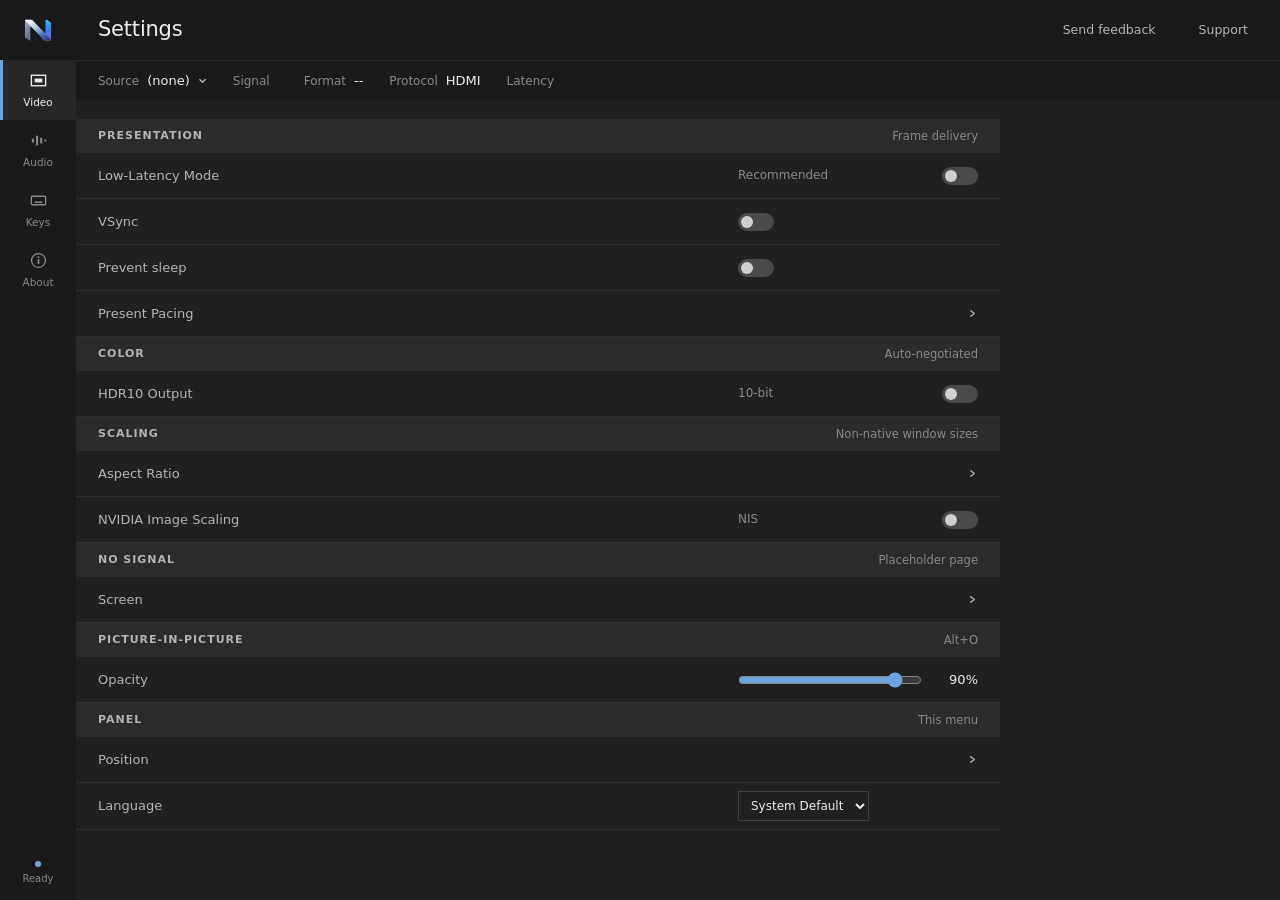
==== nitlink-menu.html @ 56a8e5c9 "Merge b38129ec5fc13efd1c4258ae63407ed4a1a8db42 into 9bb810d988f28d9afe0ff7c9e3095d7bc58f3958" ====
<!DOCTYPE html>
<html lang="en-US" data-side="right">

<head>
  <meta charset="UTF-8">
  <meta name="viewport" content="width=device-width, initial-scale=1">
  <title data-i18n="page.settings">NitLink · Settings</title>
  <meta http-equiv="Content-Security-Policy" content="default-src 'none'; script-src 'self'; style-src 'unsafe-inline'; img-src 'self'; font-src 'self'; connect-src 'none'; frame-src 'none'; worker-src 'none'; object-src 'none'; base-uri 'none'; form-action 'none'">
  <script src="locales/en-US.js"></script>
  <script src="locales/zh-TW.js"></script>
  <style>
    @font-face { font-family: 'Archivo'; font-style: normal; font-weight: 400; font-display: swap; src: url('assets/menu/Archivo-400.ttf') format('truetype'); }
    @font-face { font-family: 'Archivo'; font-style: normal; font-weight: 500; font-display: swap; src: url('assets/menu/Archivo-500.ttf') format('truetype'); }
    @font-face { font-family: 'Archivo'; font-style: normal; font-weight: 600; font-display: swap; src: url('assets/menu/Archivo-600.ttf') format('truetype'); }

    :root {
      --accent: #70A4DB;
      --accent-soft: color-mix(in oklab, var(--accent) 16%, transparent);
      --accent-text: color-mix(in oklab, var(--accent) 82%, #ffffff);
      --bg: #202020;
      --chrome: #1A1A1A;
      --band: #2B2B2B;
      --hair: rgba(255, 255, 255, 0.075);
      --hair2: rgba(255, 255, 255, 0.14);
      --ink: #EDEDED;
      --ink2: #B4B4B4;
      --ink3: #8A8A8A;
      --warn: #D8B858;
      --sans: 'Archivo', 'Segoe UI', 'Microsoft JhengHei UI', 'Microsoft JhengHei', 'Noto Sans TC', system-ui, sans-serif;
    }

    * { box-sizing: border-box; margin: 0; padding: 0; }
    html, body { height: 100%; }
    body {
      background: var(--bg); color: var(--ink); font-family: var(--sans); font-size: 13px;
      line-height: 1.4; overflow: hidden; -webkit-font-smoothing: antialiased;
    }
    a { color: var(--accent-text); }
    a:hover { color: var(--accent); }
    ::selection { background: var(--accent-soft); }
    .rail, .metabar, #pane-video, #pane-audio, #pane-shortcuts {
      -webkit-user-select: none;
      user-select: none;
    }
    button, select { font: inherit; }
    ::-webkit-scrollbar { width: 12px; }
    ::-webkit-scrollbar-track { background: #191919; }
    ::-webkit-scrollbar-thumb { background: #4A4A4A; border: 3px solid #191919; }
    ::-webkit-scrollbar-thumb:hover { background: #5F5F5F; }

    /* Shell: left rail, then a column of top bar, signal strip, scrolling panes. */
    .app { position: fixed; inset: 0; display: flex; align-items: stretch; background: var(--bg); }

    .rail { width: 76px; flex: none; display: flex; flex-direction: column; background: var(--chrome); }
    .rail-brand { display: flex; align-items: center; justify-content: center; height: 60px; }
    .rail-brand-mark { width: 30px; height: 30px; display: block; }
    .rail-item {
      position: relative; display: flex; flex-direction: column; align-items: center; justify-content: center;
      gap: 5px; height: 60px; background: none; border: 0; cursor: pointer; color: var(--ink3);
      font-family: var(--sans); font-size: 10.5px; font-weight: 500;
      transition: background .12s ease, color .12s ease;
    }
    .rail-item:hover { background: rgba(255, 255, 255, 0.045); color: var(--ink2); }
    /* Keep WebView2's default button ring out of the UI. This shared rule
       applies to both the vertical rail and the narrow horizontal tab row. */
    .rail-item:focus { outline: none; }
    .rail-item:focus-visible {
      outline: 1px solid var(--accent);
      outline-offset: -2px;
    }
    .rail-item[data-active="true"] { background: rgba(255, 255, 255, 0.06); color: var(--ink); }
    .rail-item[data-active="true"]::before {
      content: ''; position: absolute; left: 0; top: 0; bottom: 0; width: 3px; background: var(--accent);
    }
    .rail-status {
      margin-top: auto; display: flex; flex-direction: column; align-items: center; gap: 5px;
      padding: 0 6px 14px; color: var(--ink3); font-size: 10px; text-align: center;
    }
    .rail-status-dot {
      width: 6px; height: 6px; border-radius: 50%; background: var(--accent);
      animation: nl-pulse 2.4s ease-in-out infinite;
    }
    @keyframes nl-pulse { 0%, 100% { opacity: 1; } 50% { opacity: 0.3; } }

    .content { flex: 1; display: flex; flex-direction: column; min-width: 0; overflow: hidden; }

    .topbar {
      flex: none; display: flex; align-items: center; justify-content: space-between; gap: 16px;
      height: 60px; padding: 0 22px; background: var(--chrome);
    }
    .topbar h1 { font-size: 21px; font-weight: 500; letter-spacing: -0.01em; }
    .topbar-actions { flex: none; display: flex; align-items: center; gap: 2px; }
    .icon-btn {
      display: inline-flex; align-items: center; gap: 7px; height: 30px; padding: 0 10px;
      background: none; border: 0; color: var(--ink2); text-decoration: none; font-size: 12.5px;
      cursor: pointer; transition: background .12s ease, color .12s ease;
    }
    .icon-btn:hover { background: rgba(255, 255, 255, 0.06); color: var(--ink); }
    .icon-btn img { width: 14px; height: 14px; opacity: 0.8; }

    /* Signal strip: live values pushed from the capture pipeline. */
    .metabar {
      flex: none; display: flex; align-items: center; flex-wrap: wrap; gap: 8px 26px;
      padding: 11px 22px; background: var(--chrome); border-top: 1px solid var(--hair);
    }
    .meta { display: flex; align-items: baseline; gap: 8px; min-width: 0; }
    .meta-label { color: var(--ink3); font-size: 12px; }
    .meta-value { color: var(--ink); font-size: 13px; font-weight: 500; white-space: nowrap; }
    #source-trigger { position: relative; flex: none; cursor: pointer; }
    #hdmi-source-picker { flex: none; }
    #meta-source { max-width: 240px; overflow: hidden; text-overflow: ellipsis; }
    .chevron { flex: none; color: var(--ink2); }

    main { flex: 1; min-height: 0; overflow-y: auto; background: var(--bg); }
    .pane { display: none; max-width: 924px; padding: 18px 0 30px; }
    .pane[data-active="true"] { display: block; }

    .band {
      display: flex; align-items: center; justify-content: space-between; gap: 16px;
      height: 34px; padding: 0 22px; background: var(--band);
    }
    .band-title {
      font-size: 11px; font-weight: 600; letter-spacing: 0.09em; text-transform: uppercase; color: var(--ink2);
    }
    .band-hint { color: var(--ink3); font-size: 11.5px; }
    .advanced[hidden] { display: none; }
    .advanced > summary { cursor: pointer; list-style: none; }
    .advanced > summary::-webkit-details-marker { display: none; }
    .advanced > summary:focus-visible { outline: 2px solid var(--accent); outline-offset: -2px; }
    .advanced[open] > summary .chevron { transform: rotate(90deg); }

    .row {
      display: grid; grid-template-columns: minmax(0, 1fr) minmax(150px, 240px); align-items: center; gap: 16px;
      min-height: 46px; padding: 8px 22px; border-bottom: 1px solid var(--hair);
      transition: background .1s ease;
    }
    .row[hidden] { display: none !important; }
    .row[data-action] { cursor: pointer; }
    .row[data-action]:hover { background: rgba(255, 255, 255, 0.035); }
    .row-name { min-width: 0; color: var(--ink2); font-size: 13px; overflow-wrap: anywhere; }
    .row-right { min-width: 0; display: flex; align-items: center; justify-content: space-between; gap: 12px; }
    .row-right.end { justify-content: flex-end; }
    .row-chip { color: var(--ink3); font-size: 12px; }
    .row-value { min-width: 0; color: var(--ink); font-size: 13px; font-weight: 500; text-align: right; overflow-wrap: anywhere; }
    .no-signal-image-name { flex: 1; overflow: hidden; text-overflow: ellipsis; white-space: nowrap; }
    .no-signal-choose { flex: none; }
    .no-signal-action {
      flex: none; border: 0; background: none; padding: 0; color: var(--accent-text);
      cursor: pointer; font: inherit; font-weight: 500;
    }
    .no-signal-action:hover { color: var(--accent); }
    .no-signal-remove:focus-visible { outline: 1px solid var(--accent); outline-offset: 2px; }
    .row.kv { min-height: 42px; }

    .notice {
      display: flex; gap: 10px; padding: 10px 22px; border-bottom: 1px solid var(--hair);
      background: rgba(214, 178, 74, 0.08); color: var(--ink2); font-size: 12px; line-height: 1.45;
    }
    .notice[hidden] { display: none !important; }
    .notice-tag { flex: none; color: var(--warn); font-weight: 600; }

    .toggle {
      position: relative; width: 36px; height: 18px; flex: none; border-radius: 9px;
      background: #4A4A4A; transition: background .15s ease;
    }
    .toggle::after {
      content: ''; position: absolute; top: 3px; left: 3px; width: 12px; height: 12px; border-radius: 50%;
      background: #D0D0D0; transition: transform .16s ease, background .16s ease;
    }
    .toggle.on { background: var(--accent); }
    .toggle.on::after { transform: translateX(18px); background: #1B1B1B; }

    .slider-wrap { display: flex; align-items: center; gap: 14px; }
    .slider { position: relative; flex: 1; height: 24px; display: flex; align-items: center; cursor: pointer; }
    .slider-track { position: absolute; left: 0; right: 0; height: 3px; background: #4A4A4A; }
    .slider-fill { position: absolute; left: 0; height: 3px; background: var(--accent); }
    .slider-thumb {
      position: absolute; top: 50%; width: 13px; height: 13px; border-radius: 50%;
      background: var(--accent); transform: translate(-50%, -50%);
    }
    .slider-val { width: 30px; text-align: right; color: var(--ink); font-size: 13px; font-weight: 500; }
    .slider[type="range"] { min-width: 0; width: 100%; margin: 0; accent-color: var(--accent); }
    #slider-pip-opacity-val { width: 42px; }

    .about-copy { padding: 16px 22px 22px; max-width: 560px; }
    .about-copy p { color: var(--ink2); font-size: 12.5px; line-height: 1.65; text-wrap: pretty; }
    .about-links { display: flex; flex-wrap: wrap; gap: 18px; margin-top: 12px; }
    .about-links a { font-size: 12.5px; font-weight: 500; }
    .about-credits { margin-top: 16px; padding-top: 12px; border-top: 1px solid var(--hair); color: var(--ink2); font-size: 12.5px; line-height: 1.5; }
    .about-credit-title { color: var(--ink3); font-size: 11.5px; font-weight: 600; letter-spacing: 0.04em; }
    .about-credit-entry { margin-top: 4px; }
    .about-credit-entry a {
      color: var(--accent-text);
      font-weight: 500;
      transition: color .12s ease;
    }
    .about-credit-entry a:hover,
    .about-credit-entry a:focus-visible {
      color: var(--accent);
    }

    /* Source picker: HDMI identity, device list and capture-format cascade. */
    .source-popover {
      position: absolute; top: calc(100% + 2px); left: 0; z-index: 30; width: 320px; display: none;
      flex-direction: column; max-height: 340px; overflow-y: auto; padding: 4px 0;
      border: 1px solid var(--hair2); background: #2C2C2C; box-shadow: 0 14px 34px rgba(0, 0, 0, 0.5);
    }
    .source-popover[data-open="true"] { display: flex; }
    .source-popover-section-label {
      padding: 9px 14px 6px; font-size: 10px; font-weight: 600; letter-spacing: 0.1em;
      text-transform: uppercase; color: var(--ink3);
    }
    .source-popover-item, .source-popover-action {
      display: flex; align-items: center; gap: 10px; min-height: 32px; padding: 6px 14px;
      color: var(--ink2); cursor: pointer; transition: background .1s ease, color .1s ease;
    }
    .source-popover-item:hover, .source-popover-action:hover { background: rgba(255, 255, 255, 0.06); color: var(--ink); }
    .source-popover-item[data-active="true"] { color: var(--ink); }
    .source-popover-bullet { width: 6px; height: 6px; border-radius: 50%; flex: none; background: #5F5F5F; }
    .source-popover-item[data-active="true"] .source-popover-bullet { background: var(--accent); }
    #hdmi-source-custom-editor { display: flex; flex-direction: column; gap: 10px; padding: 10px 14px; }
    #hdmi-source-custom-editor[hidden] { display: none; }
    #hdmi-source-custom-editor label { color: var(--ink2); font-size: 12px; }
    #hdmi-source-custom-input {
      width: 100%; min-width: 0; padding: 7px 8px; color: var(--ink); background: #202020;
      border: 1px solid var(--hair2); border-radius: 0; font: 12.5px var(--sans); outline: none;
    }
    #hdmi-source-custom-input:focus { border-color: var(--accent); }
    .hdmi-source-custom-actions { display: flex; gap: 10px; }
    .hdmi-source-custom-actions button {
      padding: 6px 10px; color: var(--ink); background: #202020; border: 1px solid var(--hair2);
      font: 12px var(--sans); cursor: pointer;
    }
    .hdmi-source-custom-actions button:hover { border-color: var(--accent); }
    #hdmi-source-custom-error { color: var(--warn); font-size: 11px; line-height: 1.5; }
    .source-popover-name {
      flex: 1; min-width: 0; overflow: hidden; text-overflow: ellipsis; white-space: nowrap; font-size: 12.5px;
    }
    .source-popover-divider { height: 1px; background: var(--hair); margin: 5px 0; }
    .source-popover-action { justify-content: flex-start; font-size: 12px; font-weight: 500; }
    .source-popover-select-row {
      display: grid; grid-template-columns: 92px minmax(0, 1fr); align-items: center; gap: 10px; padding: 4px 14px;
    }
    .source-popover-select-row label { font-size: 12px; color: var(--ink3); }
    .source-popover-select {
      width: 100%; min-width: 0; color: var(--ink); background: #202020; border: 1px solid var(--hair2);
      border-radius: 0; padding: 6px 8px; font-family: var(--sans); font-size: 12px; outline: none;
      cursor: pointer; transition: border-color .12s ease;
    }
    .source-popover-select:hover { border-color: #6E6E6E; }
    .source-popover-select:focus { border-color: var(--accent); }
    .source-popover-select:disabled { opacity: 0.45; cursor: not-allowed; }
    .source-popover-select:disabled:hover { border-color: var(--hair2); }
    #hdmi-source-custom-row[hidden] { display: none; }
    #hdmi-source-custom-edit { text-align: left; overflow: hidden; text-overflow: ellipsis; white-space: nowrap; }
    .language-select {
      min-width: 0; max-width: 180px; color: var(--ink); background: #202020;
      border: 1px solid var(--hair2); border-radius: 0; padding: 6px 8px;
      font-family: var(--sans); font-size: 12px; outline: none; cursor: pointer;
    }

    .toast {
      position: fixed; top: 16px; left: 50%; transform: translateX(-50%) translateY(-10px);
      max-width: min(560px, calc(100vw - 32px)); padding: 11px 14px; border: 1px solid var(--hair2);
      background: #2C2C2C; color: var(--ink); font-size: 12.5px; z-index: 100; opacity: 0;
      pointer-events: none; transition: opacity .18s ease, transform .18s ease;
      box-shadow: 0 14px 34px rgba(0, 0, 0, 0.5);
    }
    .toast.toast-show { opacity: 1; transform: translateX(-50%) translateY(0); pointer-events: auto; }

    /* Drawer layout. The host docks this page as a strip beside the picture
       (panel_side right or left, about 420 CSS px wide): the rail becomes a
       tab strip, the signal block stacks, and the surfaces go translucent so
       the picture reads through. The full-window panel keeps the wide layout. */
    @media (max-width: 640px) {
      :root {
        --bg: rgba(26, 26, 26, 0.93);
        --chrome: rgba(18, 18, 18, 0.94);
        --band: rgba(44, 44, 44, 0.88);
      }
      body { background: transparent; }
      .app { flex-direction: column; box-shadow: 0 0 40px rgba(0, 0, 0, 0.55); }
      html[data-side="right"] .app { border-left: 1px solid var(--hair2); }
      html[data-side="left"] .app { border-right: 1px solid var(--hair2); }
      .rail { width: auto; height: 48px; flex-direction: row; align-items: stretch; border-bottom: 1px solid var(--hair); }
      .rail-brand { height: auto; padding: 0 10px 0 16px; }
      .rail-brand-mark { width: 24px; height: 24px; }
      .rail-item { flex: 1; flex-direction: row; gap: 7px; height: auto; font-size: 12px; }
      .rail-item svg { width: 15px; height: 15px; }
      .rail-item[data-active="true"]::before { left: 0; right: 0; top: auto; bottom: 0; width: auto; height: 2px; }
      .rail-status { display: none; }
      .topbar { display: none; }
      .metabar {
        display: grid; grid-template-columns: 1fr 1fr; gap: 9px 14px; padding: 12px 16px;
        border-top: 0; border-bottom: 1px solid var(--hair);
      }
      .meta { flex-direction: column; align-items: flex-start; gap: 2px; }
      #source-trigger { grid-column: 1 / -1; flex-direction: row; align-items: baseline; gap: 8px; }
      #meta-source { max-width: none; }
      .pane { max-width: none; padding: 10px 0 0; }
      .band { height: 32px; padding: 0 16px; }
      .row { grid-template-columns: minmax(0, 1fr) auto; gap: 12px; padding: 8px 16px; }
      #no-signal-image-row { grid-template-columns: max-content minmax(0, 1fr); }
      #no-signal-image-row .row-name { white-space: nowrap; }
      .row-chip { display: none; }
      .row-right { justify-content: flex-end; }
      .row:has(.slider-wrap) { grid-template-columns: 1fr; gap: 6px; }
      .about-copy { padding: 14px 16px 20px; }
      .toast { max-width: calc(100vw - 24px); }
    }
  </style>
</head>

<body>
  <div class="app">

    <nav class="rail" aria-label="" data-i18n-aria-label="top.settings">
      <div class="rail-brand" role="img" aria-label="NitLink">
        <svg class="rail-brand-mark" viewBox="0 0 1024 1024" aria-hidden="true" focusable="false"><defs><linearGradient id="menu-n-left" x1="247" y1="350" x2="455" y2="505" gradientUnits="userSpaceOnUse"><stop stop-color="#919eaf"/><stop offset="1" stop-color="#65778e"/></linearGradient><linearGradient id="menu-n-right" x1="854" y1="141" x2="1014" y2="758" gradientUnits="userSpaceOnUse"><stop stop-color="#30c9ee"/><stop offset=".48" stop-color="#397ef0"/><stop offset="1" stop-color="#865deb"/></linearGradient><linearGradient id="menu-n-fold" x1="470" y1="166" x2="855" y2="758" gradientUnits="userSpaceOnUse"><stop stop-color="#edf0f5"/><stop offset=".35" stop-color="#b2c3dd"/><stop offset=".7" stop-color="#5076bd"/><stop offset="1" stop-color="#35457f"/></linearGradient><clipPath id="menu-n-clip"><path d="M268 144H425C443 144 456 151.5 470 166L829 537.846C842 551.311 854 547 854 527V158C854 142 862 134 878 145L991 224C1005 233.788 1014 245 1014 261V738C1014 751 1009 758 994 758H851C831 758 816.3 751.51 802 737L432 361.579C420 349.403 405 351 405 372V746C405 762 399 770 385 761L272 688C256 677.664 247 666 247 648V166C247 153 254 144 268 144Z"/></clipPath></defs><g id="menu-nitlink-mark" transform="translate(512 512) scale(1.16) translate(-630.5 -452)"><path d="M268 144H425C443 144 456 151.5 470 166L829 537.846C842 551.311 854 547 854 527V158C854 142 862 134 878 145L991 224C1005 233.788 1014 245 1014 261V738C1014 751 1009 758 994 758H851C831 758 816.3 751.51 802 737L432 361.579C420 349.403 405 351 405 372V746C405 762 399 770 385 761L272 688C256 677.664 247 666 247 648V166C247 153 254 144 268 144Z" fill="#485b79" stroke="#394961" stroke-width="5" stroke-linejoin="round"/><g clip-path="url(#menu-n-clip)"><path d="M268 144H425C443 144 456 151.5 470 166L829 537.846C842 551.311 854 547 854 527V158C854 142 862 134 878 145L991 224C1005 233.788 1014 245 1014 261V738C1014 751 1009 758 994 758H851C831 758 816.3 751.51 802 737L432 361.579C420 349.403 405 351 405 372V746C405 762 399 770 385 761L272 688C256 677.664 247 666 247 648V166C247 153 254 144 268 144Z" fill="url(#menu-n-left)"/><path d="M854 527V130H1025V770H750V455L829 537.846C842 551.311 854 547 854 527Z" fill="url(#menu-n-right)"/><path d="M268 144H425C443 144 456 151.5 470 166L1001 716C1009 724.286 1014 730 1014 738C1014 751 1009 758 994 758H851C831 758 816.3 751.51 802 737L256 183C244 170.824 242 144 268 144Z" fill="url(#menu-n-fold)"/></g><path d="M470 166L1001 716" fill="none" stroke="#c1dcf5" stroke-opacity=".65" stroke-width="2.2"/><path d="M256 183L802 737" fill="none" stroke="#bfd6ee" stroke-opacity=".45" stroke-width="2"/></g></svg>
      </div>
      <button class="rail-item" data-tab="pane-video" data-active="true">
        <svg width="19" height="19" viewBox="0 0 20 20" fill="none" aria-hidden="true"><rect x="2.5" y="4.5" width="15" height="11" stroke="currentColor" stroke-width="1.4"></rect><rect x="6" y="8" width="8" height="4" fill="currentColor"></rect></svg>
        <span data-i18n="nav.video"></span>
      </button>
      <button class="rail-item" data-tab="pane-audio">
        <svg width="19" height="19" viewBox="0 0 20 20" fill="none" aria-hidden="true"><rect x="3" y="8" width="2.2" height="4" fill="currentColor"></rect><rect x="7.4" y="5" width="2.2" height="10" fill="currentColor"></rect><rect x="11.8" y="7" width="2.2" height="6" fill="currentColor"></rect><rect x="16.2" y="9" width="2.2" height="2" fill="currentColor"></rect></svg>
        <span data-i18n="nav.audio"></span>
      </button>
      <button class="rail-item" data-tab="pane-shortcuts">
        <svg width="19" height="19" viewBox="0 0 20 20" fill="none" aria-hidden="true"><rect x="2.5" y="5.5" width="15" height="9" rx="1" stroke="currentColor" stroke-width="1.4"></rect><rect x="6" y="11" width="8" height="1.6" fill="currentColor"></rect></svg>
        <span data-i18n="nav.keys"></span>
      </button>
      <button class="rail-item" data-tab="pane-about">
        <svg width="19" height="19" viewBox="0 0 20 20" fill="none" aria-hidden="true"><circle cx="10" cy="10" r="7.3" stroke="currentColor" stroke-width="1.4"></circle><rect x="9.1" y="8.6" width="1.8" height="5.2" fill="currentColor"></rect><rect x="9.1" y="5.6" width="1.8" height="1.8" fill="currentColor"></rect></svg>
        <span data-i18n="nav.about"></span>
      </button>
      <div class="rail-status">
        <span class="rail-status-dot"></span>
        <span data-i18n="nav.ready"></span>
      </div>
    </nav>

    <div class="content">

      <header class="topbar">
        <h1 data-i18n="top.settings"></h1>
        <div class="topbar-actions">
          <a href="https://tally.so/r/EkZjNr" target="_blank" rel="noopener noreferrer" class="icon-btn" data-i18n="top.feedback"></a>
          <a href="https://ko-fi.com/klosed89" target="_blank" rel="noopener noreferrer" class="icon-btn">
            <img src="assets/menu/kofi-cup.png" alt="">
            <span data-i18n="top.support"></span>
          </a>
        </div>
      </header>

      <div class="metabar">
        <div class="meta" id="source-trigger" data-multi="false" data-i18n-title="meta.captureInfo">
          <span class="meta-label" data-i18n="meta.source"></span>
          <span class="meta-value" id="meta-source" data-i18n="meta.none"></span>
          <svg class="chevron" width="9" height="9" viewBox="0 0 10 10" fill="none" aria-hidden="true"><path d="M2 4l3 3 3-3" stroke="currentColor" stroke-width="1.5" stroke-linecap="round" stroke-linejoin="round"></path></svg>
          <div class="source-popover" id="source-popover">
            <div id="hdmi-source-picker">
              <div class="source-popover-select-row">
                <label id="hdmi-source-label" for="hdmi-source-trigger" data-i18n="meta.hdmiSource"></label>
                <select class="source-popover-select" id="hdmi-source-trigger" data-i18n-title="meta.hdmiSourceInfo"></select>
              </div>
              <div class="source-popover-select-row" id="hdmi-source-custom-row" hidden>
                <label for="hdmi-source-custom-edit" data-i18n="hdmiSource.customNameShort"></label>
                <button type="button" class="source-popover-select" id="hdmi-source-custom-edit" data-i18n-title="hdmiSource.editName"><span id="meta-hdmi-source"></span></button>
              </div>
              <div id="hdmi-source-custom-editor" hidden>
                <label for="hdmi-source-custom-input" data-i18n="hdmiSource.customName"></label>
                <input id="hdmi-source-custom-input" type="text" maxlength="256" autocomplete="off" spellcheck="false" aria-describedby="hdmi-source-custom-error">
                <span id="hdmi-source-custom-error" role="alert" data-i18n="hdmiSource.invalidCustom" hidden></span>
                <div class="hdmi-source-custom-actions">
                  <button id="hdmi-source-custom-save" type="button" data-i18n="hdmiSource.save"></button>
                  <button id="hdmi-source-custom-cancel" type="button" data-i18n="hdmiSource.cancel"></button>
                </div>
              </div>
            </div>
          </div>
        </div>
        <div class="meta">
          <span class="meta-label" data-i18n="meta.signal"></span>
          <span class="meta-value" id="meta-resolution"></span>
        </div>
        <div class="meta">
          <span class="meta-label" data-i18n="meta.format"></span>
          <span class="meta-value" id="meta-format">--</span>
        </div>
        <div class="meta">
          <span class="meta-label" data-i18n="meta.protocol"></span>
          <span class="meta-value" id="meta-link">HDMI</span>
        </div>
        <div class="meta">
          <span class="meta-label" data-i18n="meta.latency"></span>
          <span class="meta-value" id="meta-latency"></span>
        </div>
      </div>

      <main>

        <section class="pane" id="pane-video" data-active="true">
          <div class="band">
            <span class="band-title" data-i18n="section.presentation"></span>
            <span class="band-hint" data-i18n="section.frameDelivery"></span>
          </div>

          <div class="row" data-action="toggleLowLatency"
            data-i18n-title="tooltip.lowLatency">
            <span class="row-name" data-i18n="row.lowLatency"></span>
            <div class="row-right">
              <span class="row-chip" data-i18n="chip.recommended"></span>
              <div class="toggle" id="toggle-low-latency"></div>
            </div>
          </div>

          <div class="row" data-action="toggleVSync"
            data-i18n-title="tooltip.vsync">
            <span class="row-name" data-i18n="row.vsync"></span>
            <div class="row-right">
              <div class="toggle" id="toggle-vsync"></div>
            </div>
          </div>

          <div class="row" data-action="togglePreventSleep"
            data-i18n-title="tooltip.preventSleep">
            <span class="row-name" data-i18n="row.preventSleep"></span>
            <div class="row-right">
              <div class="toggle" id="toggle-prevent-sleep"></div>
            </div>
          </div>

          <div class="row" data-action="cyclePresentPacing"
            data-i18n-title="tooltip.presentPacing">
            <span class="row-name" data-i18n="row.presentPacing"></span>
            <div class="row-right">
              <span class="row-value" id="pacing-val"></span>
              <svg width="11" height="11" viewBox="0 0 12 12" fill="none" class="chevron" aria-hidden="true"><path d="M4 3l4 3-4 3" stroke="currentColor" stroke-width="1.5" stroke-linecap="round" stroke-linejoin="round"></path></svg>
            </div>
          </div>

          <div class="band">
            <span class="band-title" data-i18n="section.color"></span>
            <span class="band-hint" data-i18n="section.autoNegotiated"></span>
          </div>

          <div class="row" data-action="toggleHDR"
            data-i18n-title="tooltip.hdr10Output">
            <span class="row-name" data-i18n="row.hdr10Output"></span>
            <div class="row-right">
              <span class="row-chip" data-i18n="chip.tenBit"></span>
              <div class="toggle" id="toggle-hdr"></div>
            </div>
          </div>

          <div class="notice" id="hdr-autodetect-notice" hidden>
            <span class="notice-tag" data-i18n="notice.note"></span>
            <span data-i18n="notice.hdrAutoDetect"></span>
          </div>

          <div class="band">
            <span class="band-title" data-i18n="section.scaling"></span>
            <span class="band-hint" data-i18n="section.nonNativeWindow"></span>
          </div>

          <div class="row" data-action="cycleAspect"
            data-i18n-title="tooltip.aspectRatio">
            <span class="row-name" data-i18n="row.aspectRatio"></span>
            <div class="row-right">
              <span class="row-value" id="aspect-val"></span>
              <svg width="11" height="11" viewBox="0 0 12 12" fill="none" class="chevron" aria-hidden="true"><path d="M4 3l4 3-4 3" stroke="currentColor" stroke-width="1.5" stroke-linecap="round" stroke-linejoin="round"></path></svg>
            </div>
          </div>

          <div class="row" data-action="toggleNIS"
            data-i18n-title="tooltip.nvidiaImageScaling">
            <span class="row-name" data-i18n="row.nvidiaImageScaling"></span>
            <div class="row-right">
              <span class="row-chip" data-i18n="chip.nis"></span>
              <div class="toggle" id="toggle-nis"></div>
            </div>
          </div>

          <div class="band" id="no-signal-section-band">
            <span class="band-title" data-i18n="section.noSignal"></span>
            <span class="band-hint" data-i18n="section.noSignalHint"></span>
          </div>
          <div class="row" id="no-signal-screen-row" data-action="cycleNoSignalMode">
            <span class="row-name" data-i18n="row.noSignalScreen"></span>
            <div class="row-right">
              <span class="row-value" id="no-signal-mode-val"></span>
              <svg width="11" height="11" viewBox="0 0 12 12" fill="none" class="chevron" aria-hidden="true"><path d="M4 3l4 3-4 3" stroke="currentColor" stroke-width="1.5" stroke-linecap="round" stroke-linejoin="round"></path></svg>
            </div>
          </div>
          <div class="row" id="no-signal-image-row" data-action="chooseNoSignalImage"
            hidden data-i18n-title="tooltip.noSignalImage">
            <span class="row-name" data-i18n="row.noSignalImage"></span>
            <div class="row-right">
              <span class="row-value no-signal-image-name" id="no-signal-image-value"></span>
              <span class="no-signal-action no-signal-choose" data-i18n="action.choose"></span>
              <button type="button" class="no-signal-action no-signal-remove" id="no-signal-remove"
                data-action="clearNoSignalImage" data-i18n="action.removeImage"
                data-i18n-title="tooltip.removeNoSignalImage" hidden></button>
            </div>
          </div>
          <div class="row" id="no-signal-fit-row" data-action="cycleNoSignalFit"
            hidden data-i18n-title="tooltip.noSignalFit">
            <span class="row-name" data-i18n="row.noSignalFit"></span>
            <div class="row-right">
              <span class="row-value" id="no-signal-fit-val"></span>
              <svg width="11" height="11" viewBox="0 0 12 12" fill="none" class="chevron" aria-hidden="true"><path d="M4 3l4 3-4 3" stroke="currentColor" stroke-width="1.5" stroke-linecap="round" stroke-linejoin="round"></path></svg>
            </div>
          </div>
          <div class="row" id="no-signal-dim-row" data-action="cycleNoSignalDimImage"
            hidden data-i18n-title="tooltip.noSignalDimImage">
            <span class="row-name" data-i18n="row.noSignalDimImage"></span>
            <div class="row-right">
              <span class="row-value" id="no-signal-dim-val"></span>
              <svg width="11" height="11" viewBox="0 0 12 12" fill="none" class="chevron" aria-hidden="true"><path d="M4 3l4 3-4 3" stroke="currentColor" stroke-width="1.5" stroke-linecap="round" stroke-linejoin="round"></path></svg>
            </div>
          </div>

          <div class="band">
            <span class="band-title" data-i18n="section.pictureInPicture"></span>
            <span class="band-hint" data-i18n="section.altO"></span>
          </div>
          <div class="row" data-i18n-title="tooltip.opacity">
            <label class="row-name" for="slider-pip-opacity" data-i18n="row.opacity"></label>
            <div class="slider-wrap">
              <input class="slider" id="slider-pip-opacity" type="range" min="10" max="100" step="1" value="90" data-action="setPiPOpacity">
              <output class="slider-val" id="slider-pip-opacity-val" for="slider-pip-opacity">90%</output>
            </div>
          </div>

          <div class="band">
            <span class="band-title" data-i18n="section.panel"></span>
            <span class="band-hint" data-i18n="section.thisMenu"></span>
          </div>

          <div class="row" data-action="cyclePanelSide"
            data-i18n-title="tooltip.position">
            <span class="row-name" data-i18n="row.position"></span>
            <div class="row-right">
              <span class="row-value" id="panel-side-val"></span>
              <svg width="11" height="11" viewBox="0 0 12 12" fill="none" class="chevron" aria-hidden="true"><path d="M4 3l4 3-4 3" stroke="currentColor" stroke-width="1.5" stroke-linecap="round" stroke-linejoin="round"></path></svg>
            </div>
          </div>

          <div class="row">
            <label class="row-name" for="language-select" data-i18n="language.label"></label>
            <div class="row-right">
              <select class="language-select" id="language-select">
                <option value="system" data-i18n="language.system"></option>
                <option value="en-US" data-i18n="language.english"></option>
                <option value="zh-TW" data-i18n="language.traditionalChinese"></option>
              </select>
            </div>
          </div>

          <details class="advanced" id="color-expansion-advanced" hidden>
            <summary class="band">
              <span class="band-title" data-i18n="section.advanced"></span>
              <svg width="11" height="11" viewBox="0 0 12 12" fill="none" class="chevron" aria-hidden="true"><path d="M4 3l4 3-4 3" stroke="currentColor" stroke-width="1.5" stroke-linecap="round" stroke-linejoin="round"></path></svg>
            </summary>
            <div class="row" data-action="toggleColorExpansion"
              data-i18n-title="tooltip.colorRangeExpansion">
              <span class="row-name" data-i18n="row.colorRangeExpansion"></span>
              <div class="row-right">
                <div class="toggle" id="toggle-color"></div>
              </div>
            </div>
          </details>
        </section>

        <section class="pane" id="pane-audio">
          <div class="band">
            <span class="band-title" data-i18n="section.playback"></span>
            <span class="band-hint" data-i18n="section.wasapiBus"></span>
          </div>

          <div class="row" data-action="toggleMute" data-i18n-title="tooltip.mute">
            <span class="row-name" data-i18n="row.mute"></span>
            <div class="row-right end">
              <div class="toggle" id="toggle-mute"></div>
            </div>
          </div>

          <div class="row" data-i18n-title="tooltip.captureGain">
            <span class="row-name" data-i18n="row.captureGain"></span>
            <div class="slider-wrap">
              <div class="slider" id="slider-volume" data-action="setVolume">
                <div class="slider-track"></div>
                <div class="slider-fill" id="slider-volume-fill" style="width: 100%"></div>
                <div class="slider-thumb" id="slider-volume-thumb" style="left: 100%"></div>
              </div>
              <span class="slider-val" id="slider-volume-val">100</span>
            </div>
          </div>
        </section>

        <section class="pane" id="pane-shortcuts">
          <div class="band">
            <span class="band-title" data-i18n="section.shortcuts"></span>
            <span class="band-hint" data-i18n="section.globalCapturing"></span>
          </div>
          <div class="row kv"><span class="row-name" data-i18n="shortcut.settings"></span><span class="row-value">F1</span></div>
          <div class="row kv"><span class="row-name" data-i18n="shortcut.hudOverlay"></span><span class="row-value">Ctrl+F3</span></div>
          <div class="row kv"><span class="row-name" data-i18n="shortcut.lowLatency"></span><span class="row-value">Alt+L</span></div>
          <div class="row kv"><span class="row-name" data-i18n="shortcut.vsync"></span><span class="row-value">Alt+V</span></div>
          <div class="row kv"><span class="row-name" data-i18n="shortcut.hdr"></span><span class="row-value">Alt+H</span></div>
          <div class="row kv"><span class="row-name" data-i18n="shortcut.colorRange"></span><span class="row-value">Alt+R</span></div>
          <div class="row kv"><span class="row-name" data-i18n="shortcut.aspectRatio"></span><span class="row-value">Alt+A</span></div>
          <div class="row kv"><span class="row-name" data-i18n="shortcut.fullscreen"></span><span class="row-value">F11 / Alt+Enter</span></div>
          <div class="row kv"><span class="row-name" data-i18n="shortcut.pictureInPicture"></span><span class="row-value">Alt+O</span></div>
          <div class="row kv"><span class="row-name" data-i18n="shortcut.pipScale"></span><span class="row-value" data-i18n="shortcut.altUpDown"></span></div>
          <div class="row kv"><span class="row-name" data-i18n="shortcut.pipOpacity"></span><span class="row-value" data-i18n="shortcut.altLeftRight"></span></div>
          <div class="row kv"><span class="row-name" data-i18n="shortcut.pipNudge"></span><span class="row-value" data-i18n="shortcut.ctrlArrows"></span></div>
          <div class="row kv"><span class="row-name" data-i18n="shortcut.pipWidth"></span><span class="row-value" data-i18n="shortcut.ctrlAltLeftRight"></span></div>
          <div class="row kv"><span class="row-name" data-i18n="shortcut.pipHeight"></span><span class="row-value" data-i18n="shortcut.ctrlAltUpDown"></span></div>
          <div class="row kv"><span class="row-name" data-i18n="shortcut.pipMouseResize"></span><span class="row-value" data-i18n="shortcut.dragEdge"></span></div>
          <div class="row kv"><span class="row-name" data-i18n="shortcut.repeat"></span><span class="row-value" data-i18n="shortcut.tapHold"></span></div>
          <div class="row kv"><span class="row-name" data-i18n="shortcut.screenshot"></span><span class="row-value">Ctrl+S</span></div>

          <div class="band">
            <span class="band-title" data-i18n="section.diagnostics"></span>
            <span class="band-hint" data-i18n="section.verifyingCard"></span>
          </div>
          <div class="row kv"><span class="row-name" data-i18n="shortcut.hdrPatches"></span><span class="row-value">Ctrl+F4</span></div>
          <div class="row kv"><span class="row-name" data-i18n="shortcut.hdrLevels"></span><span class="row-value">Ctrl+F6</span></div>
        </section>

        <section class="pane" id="pane-about">
          <div class="band">
            <span class="band-title" data-i18n="section.about"></span>
            <span class="band-hint">v1.2.3</span>
          </div>
          <div class="row kv"><span class="row-name" data-i18n="about.build"></span><span class="row-value">1.2.3</span></div>
          <div class="row kv"><span class="row-name" data-i18n="about.renderer"></span><span class="row-value">D3D11 · P010 / NV12 / BGRA</span></div>
          <div class="about-copy">
            <p data-i18n="about.description"></p>
            <div class="about-links">
              <a href="https://tally.so/r/EkZjNr" target="_blank" rel="noopener noreferrer" data-i18n="about.feedback"></a>
              <a href="https://ko-fi.com/klosed89" target="_blank" rel="noopener noreferrer" data-i18n="about.support"></a>
            </div>
            <div class="about-credits">
              <div class="about-credit-title" data-i18n="about.localizationContributors"></div>
              <div class="about-credit-entry">
                <span data-i18n="about.localizationTraditionalChinese"></span>
                <a href="https://github.com/HolyBearTW" target="_blank" rel="noopener noreferrer" data-i18n="about.localizationName"></a>
                <span data-i18n="about.localizationHandle"></span>
              </div>
            </div>
          </div>
        </section>

      </main>
    </div>
  </div>

  <script src="assets/menu/menu.js"></script>
</body>

</html>
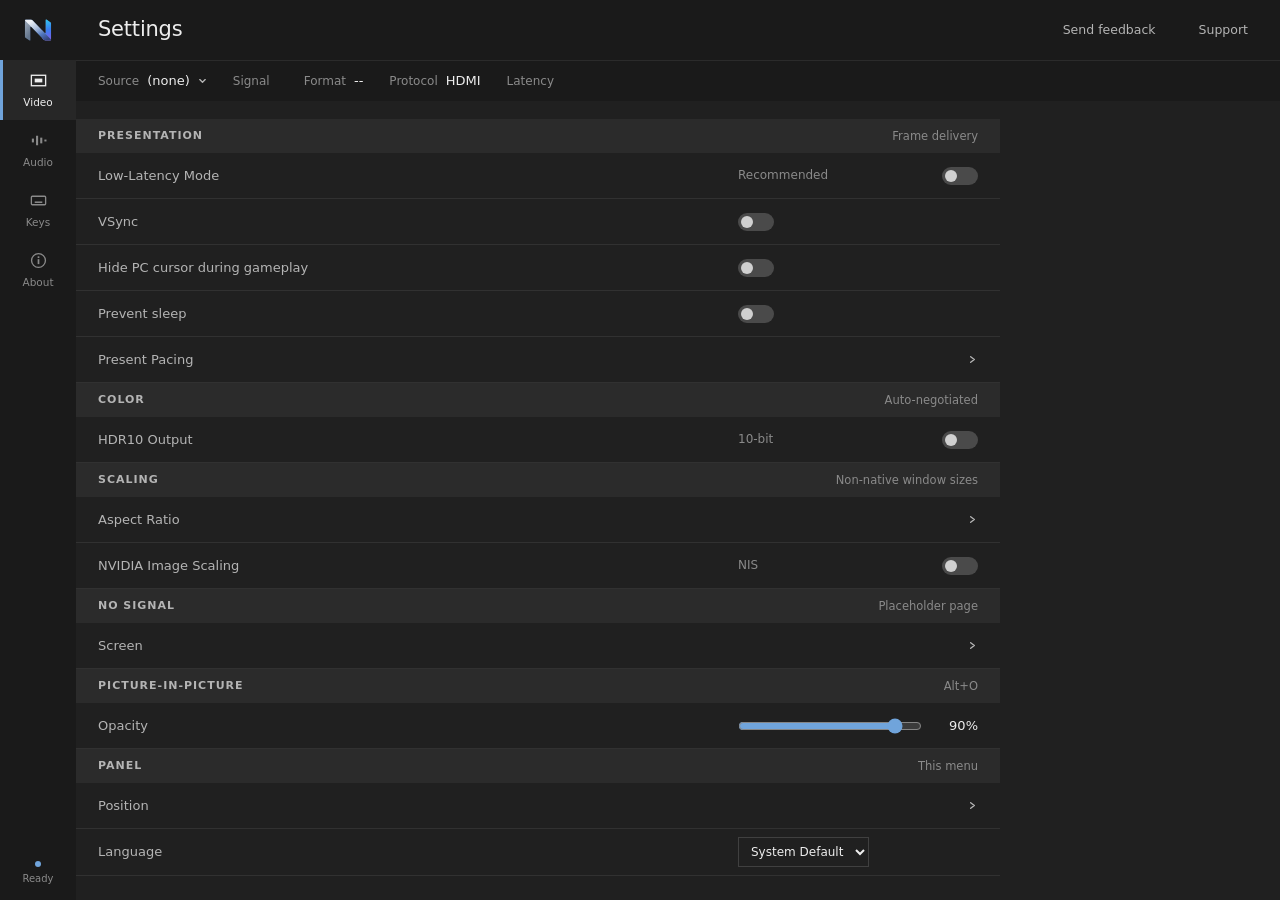
==== commit 91bcd619: "Add an option to hide the PC cursor during gameplay F1 gets a "Hide PC cursor during gameplay" toggl" ====
--- a/nitlink-menu.html
+++ b/nitlink-menu.html
@@ -7,7 +7,10 @@
   <title data-i18n="page.settings">NitLink · Settings</title>
   <meta http-equiv="Content-Security-Policy" content="default-src 'none'; script-src 'self'; style-src 'unsafe-inline'; img-src 'self'; font-src 'self'; connect-src 'none'; frame-src 'none'; worker-src 'none'; object-src 'none'; base-uri 'none'; form-action 'none'">
   <script src="locales/en-US.js"></script>
+  <script src="locales/de-DE.js"></script>
+  <script src="locales/ko-KR.js"></script>
   <script src="locales/zh-TW.js"></script>
+  <script src="locales/zh-CN.js"></script>
   <style>
     @font-face { font-family: 'Archivo'; font-style: normal; font-weight: 400; font-display: swap; src: url('assets/menu/Archivo-400.ttf') format('truetype'); }
     @font-face { font-family: 'Archivo'; font-style: normal; font-weight: 500; font-display: swap; src: url('assets/menu/Archivo-500.ttf') format('truetype'); }
@@ -38,10 +41,20 @@
     a { color: var(--accent-text); }
     a:hover { color: var(--accent); }
     ::selection { background: var(--accent-soft); }
+#pane-audio input[type="number"], #audio-refresh { color:var(--ink); background:#202020; border:1px solid var(--hair2); padding:6px 8px; font:inherit; }
+    #pane-audio input:focus-visible, #audio-refresh:focus-visible { outline:2px solid var(--accent); }
+    #pane-audio input[type="checkbox"] { accent-color:var(--accent); width:18px; height:18px; }
+    #pane-audio .audio-note { font-size:12px; line-height:1.6; white-space:pre-line; overflow-wrap:anywhere; padding:8px 16px; color:var(--ink2); }
+    .audio-label { display:flex; align-items:center; gap:8px; }
+    .audio-help { flex:none; width:19px; height:19px; border:1px solid var(--hair2); border-radius:50%; background:none; color:var(--ink3); cursor:help; font-size:11px; }
+    .audio-help:hover, .audio-help:focus-visible { color:var(--ink); border-color:var(--accent); outline:none; }
+    #audio-tooltip { position:fixed; z-index:100; width:320px; max-width:calc(100vw - 24px); padding:12px 14px; border:1px solid var(--hair2); border-radius:6px; background:#303030; color:var(--ink); box-shadow:0 4px 18px #0006; font-size:12px; line-height:1.6; overflow-wrap:anywhere; }
     .rail, .metabar, #pane-video, #pane-audio, #pane-shortcuts {
       -webkit-user-select: none;
       user-select: none;
     }
+    :lang(zh-CN) { --sans: "Archivo", "Microsoft YaHei UI", "Microsoft YaHei", sans-serif; }
+    :lang(ko-KR) { --sans: "Archivo", "Malgun Gothic", sans-serif; }
     button, select { font: inherit; }
     ::-webkit-scrollbar { width: 12px; }
     ::-webkit-scrollbar-track { background: #191919; }
@@ -114,6 +127,7 @@
     main { flex: 1; min-height: 0; overflow-y: auto; background: var(--bg); }
     .pane { display: none; max-width: 924px; padding: 18px 0 30px; }
     .pane[data-active="true"] { display: block; }
+    .settings-group { display: contents; }
 
     .band {
       display: flex; align-items: center; justify-content: space-between; gap: 16px;
@@ -308,6 +322,44 @@
       .about-copy { padding: 14px 16px 20px; }
       .toast { max-width: calc(100vw - 24px); }
     }
+
+    /* Full uses the existing state, navigation and controls. Only this mode
+       gets a signal sidebar and section columns; docked rules stay intact. */
+    @media (min-width: 960px) {
+      html[data-side="full"] .content {
+        display: grid;
+        grid-template-columns: clamp(240px, 20vw, 320px) minmax(0, 1fr);
+        grid-template-rows: auto auto minmax(0, 1fr);
+        grid-template-areas: "warning warning" "header header" "signal settings";
+      }
+      html[data-side="full"] #config-warning { grid-area: warning; }
+      html[data-side="full"] .topbar { grid-area: header; }
+      html[data-side="full"] .metabar {
+        grid-area: signal; flex-direction: column; align-items: stretch; gap: 22px;
+        padding: 24px 22px; border-right: 1px solid var(--hair);
+      }
+      html[data-side="full"] .meta { flex-direction: column; align-items: flex-start; gap: 6px; }
+      html[data-side="full"] .meta-value { white-space: normal; overflow-wrap: anywhere; }
+      html[data-side="full"] #source-trigger {
+        display: grid; grid-template-columns: minmax(0, 1fr) auto; align-items: center; gap: 6px 8px;
+      }
+      html[data-side="full"] #source-trigger > .meta-label { grid-column: 1 / -1; }
+      html[data-side="full"] #meta-source { max-width: none; }
+      html[data-side="full"] main { grid-area: settings; min-width: 0; }
+      html[data-side="full"] .pane { max-width: none; padding: 22px 22px 30px; }
+      html[data-side="full"] #pane-video[data-active="true"] {
+        display: grid; grid-template-columns: minmax(0, 1fr); align-items: start; gap: 22px;
+      }
+      html[data-side="full"] .settings-group { display: block; min-width: 0; }
+      html[data-side="full"] .advanced { grid-column: 1 / -1; }
+      html[data-side="full"] .row-right { justify-content: flex-end; gap: 12px; }
+      html[data-side="full"] .row-chip { text-align: right; }
+    }
+    @media (min-width: 1280px) {
+      html[data-side="full"] #pane-video[data-active="true"] {
+        grid-template-columns: repeat(2, minmax(0, 1fr));
+      }
+    }
   </style>
 </head>
 
@@ -401,163 +453,186 @@
       <main>
 
         <section class="pane" id="pane-video" data-active="true">
-          <div class="band">
-            <span class="band-title" data-i18n="section.presentation"></span>
-            <span class="band-hint" data-i18n="section.frameDelivery"></span>
-          </div>
-
-          <div class="row" data-action="toggleLowLatency"
-            data-i18n-title="tooltip.lowLatency">
-            <span class="row-name" data-i18n="row.lowLatency"></span>
-            <div class="row-right">
-              <span class="row-chip" data-i18n="chip.recommended"></span>
-              <div class="toggle" id="toggle-low-latency"></div>
-            </div>
-          </div>
-
-          <div class="row" data-action="toggleVSync"
-            data-i18n-title="tooltip.vsync">
-            <span class="row-name" data-i18n="row.vsync"></span>
-            <div class="row-right">
-              <div class="toggle" id="toggle-vsync"></div>
-            </div>
-          </div>
-
-          <div class="row" data-action="togglePreventSleep"
-            data-i18n-title="tooltip.preventSleep">
-            <span class="row-name" data-i18n="row.preventSleep"></span>
-            <div class="row-right">
-              <div class="toggle" id="toggle-prevent-sleep"></div>
-            </div>
-          </div>
-
-          <div class="row" data-action="cyclePresentPacing"
-            data-i18n-title="tooltip.presentPacing">
-            <span class="row-name" data-i18n="row.presentPacing"></span>
-            <div class="row-right">
-              <span class="row-value" id="pacing-val"></span>
-              <svg width="11" height="11" viewBox="0 0 12 12" fill="none" class="chevron" aria-hidden="true"><path d="M4 3l4 3-4 3" stroke="currentColor" stroke-width="1.5" stroke-linecap="round" stroke-linejoin="round"></path></svg>
-            </div>
-          </div>
-
-          <div class="band">
-            <span class="band-title" data-i18n="section.color"></span>
-            <span class="band-hint" data-i18n="section.autoNegotiated"></span>
-          </div>
-
-          <div class="row" data-action="toggleHDR"
-            data-i18n-title="tooltip.hdr10Output">
-            <span class="row-name" data-i18n="row.hdr10Output"></span>
-            <div class="row-right">
-              <span class="row-chip" data-i18n="chip.tenBit"></span>
-              <div class="toggle" id="toggle-hdr"></div>
-            </div>
-          </div>
-
-          <div class="notice" id="hdr-autodetect-notice" hidden>
-            <span class="notice-tag" data-i18n="notice.note"></span>
-            <span data-i18n="notice.hdrAutoDetect"></span>
-          </div>
-
-          <div class="band">
-            <span class="band-title" data-i18n="section.scaling"></span>
-            <span class="band-hint" data-i18n="section.nonNativeWindow"></span>
-          </div>
-
-          <div class="row" data-action="cycleAspect"
-            data-i18n-title="tooltip.aspectRatio">
-            <span class="row-name" data-i18n="row.aspectRatio"></span>
-            <div class="row-right">
-              <span class="row-value" id="aspect-val"></span>
-              <svg width="11" height="11" viewBox="0 0 12 12" fill="none" class="chevron" aria-hidden="true"><path d="M4 3l4 3-4 3" stroke="currentColor" stroke-width="1.5" stroke-linecap="round" stroke-linejoin="round"></path></svg>
-            </div>
-          </div>
-
-          <div class="row" data-action="toggleNIS"
-            data-i18n-title="tooltip.nvidiaImageScaling">
-            <span class="row-name" data-i18n="row.nvidiaImageScaling"></span>
-            <div class="row-right">
-              <span class="row-chip" data-i18n="chip.nis"></span>
-              <div class="toggle" id="toggle-nis"></div>
-            </div>
-          </div>
-
-          <div class="band" id="no-signal-section-band">
-            <span class="band-title" data-i18n="section.noSignal"></span>
-            <span class="band-hint" data-i18n="section.noSignalHint"></span>
-          </div>
-          <div class="row" id="no-signal-screen-row" data-action="cycleNoSignalMode">
-            <span class="row-name" data-i18n="row.noSignalScreen"></span>
-            <div class="row-right">
-              <span class="row-value" id="no-signal-mode-val"></span>
-              <svg width="11" height="11" viewBox="0 0 12 12" fill="none" class="chevron" aria-hidden="true"><path d="M4 3l4 3-4 3" stroke="currentColor" stroke-width="1.5" stroke-linecap="round" stroke-linejoin="round"></path></svg>
-            </div>
-          </div>
-          <div class="row" id="no-signal-image-row" data-action="chooseNoSignalImage"
-            hidden data-i18n-title="tooltip.noSignalImage">
-            <span class="row-name" data-i18n="row.noSignalImage"></span>
-            <div class="row-right">
-              <span class="row-value no-signal-image-name" id="no-signal-image-value"></span>
-              <span class="no-signal-action no-signal-choose" data-i18n="action.choose"></span>
-              <button type="button" class="no-signal-action no-signal-remove" id="no-signal-remove"
-                data-action="clearNoSignalImage" data-i18n="action.removeImage"
-                data-i18n-title="tooltip.removeNoSignalImage" hidden></button>
-            </div>
-          </div>
-          <div class="row" id="no-signal-fit-row" data-action="cycleNoSignalFit"
-            hidden data-i18n-title="tooltip.noSignalFit">
-            <span class="row-name" data-i18n="row.noSignalFit"></span>
-            <div class="row-right">
-              <span class="row-value" id="no-signal-fit-val"></span>
-              <svg width="11" height="11" viewBox="0 0 12 12" fill="none" class="chevron" aria-hidden="true"><path d="M4 3l4 3-4 3" stroke="currentColor" stroke-width="1.5" stroke-linecap="round" stroke-linejoin="round"></path></svg>
-            </div>
-          </div>
-          <div class="row" id="no-signal-dim-row" data-action="cycleNoSignalDimImage"
-            hidden data-i18n-title="tooltip.noSignalDimImage">
-            <span class="row-name" data-i18n="row.noSignalDimImage"></span>
-            <div class="row-right">
-              <span class="row-value" id="no-signal-dim-val"></span>
-              <svg width="11" height="11" viewBox="0 0 12 12" fill="none" class="chevron" aria-hidden="true"><path d="M4 3l4 3-4 3" stroke="currentColor" stroke-width="1.5" stroke-linecap="round" stroke-linejoin="round"></path></svg>
-            </div>
-          </div>
-
-          <div class="band">
-            <span class="band-title" data-i18n="section.pictureInPicture"></span>
-            <span class="band-hint" data-i18n="section.altO"></span>
-          </div>
-          <div class="row" data-i18n-title="tooltip.opacity">
-            <label class="row-name" for="slider-pip-opacity" data-i18n="row.opacity"></label>
-            <div class="slider-wrap">
-              <input class="slider" id="slider-pip-opacity" type="range" min="10" max="100" step="1" value="90" data-action="setPiPOpacity">
-              <output class="slider-val" id="slider-pip-opacity-val" for="slider-pip-opacity">90%</output>
-            </div>
-          </div>
-
-          <div class="band">
-            <span class="band-title" data-i18n="section.panel"></span>
-            <span class="band-hint" data-i18n="section.thisMenu"></span>
-          </div>
-
-          <div class="row" data-action="cyclePanelSide"
-            data-i18n-title="tooltip.position">
-            <span class="row-name" data-i18n="row.position"></span>
-            <div class="row-right">
-              <span class="row-value" id="panel-side-val"></span>
-              <svg width="11" height="11" viewBox="0 0 12 12" fill="none" class="chevron" aria-hidden="true"><path d="M4 3l4 3-4 3" stroke="currentColor" stroke-width="1.5" stroke-linecap="round" stroke-linejoin="round"></path></svg>
-            </div>
-          </div>
-
-          <div class="row">
-            <label class="row-name" for="language-select" data-i18n="language.label"></label>
-            <div class="row-right">
-              <select class="language-select" id="language-select">
-                <option value="system" data-i18n="language.system"></option>
-                <option value="en-US" data-i18n="language.english"></option>
-                <option value="zh-TW" data-i18n="language.traditionalChinese"></option>
-              </select>
-            </div>
-          </div>
-
+          <div class="settings-group">
+            <div class="band">
+              <span class="band-title" data-i18n="section.presentation"></span>
+              <span class="band-hint" data-i18n="section.frameDelivery"></span>
+            </div>
+
+            <div class="row" data-action="toggleLowLatency"
+              data-i18n-title="tooltip.lowLatency">
+              <span class="row-name" data-i18n="row.lowLatency"></span>
+              <div class="row-right">
+                <span class="row-chip" data-i18n="chip.recommended"></span>
+                <div class="toggle" id="toggle-low-latency"></div>
+              </div>
+            </div>
+
+            <div class="row" data-action="toggleVSync"
+              data-i18n-title="tooltip.vsync">
+              <span class="row-name" data-i18n="row.vsync"></span>
+              <div class="row-right">
+                <div class="toggle" id="toggle-vsync"></div>
+              </div>
+            </div>
+
+            <div class="row" data-action="toggleHidePcCursor"
+              data-i18n-title="tooltip.hidePcCursor">
+              <span class="row-name" data-i18n="row.hidePcCursor"></span>
+              <div class="row-right">
+                <div class="toggle" id="toggle-hide-pc-cursor"></div>
+              </div>
+            </div>
+
+            <div class="row" data-action="togglePreventSleep"
+              data-i18n-title="tooltip.preventSleep">
+              <span class="row-name" data-i18n="row.preventSleep"></span>
+              <div class="row-right">
+                <div class="toggle" id="toggle-prevent-sleep"></div>
+              </div>
+            </div>
+
+            <div class="row" data-action="cyclePresentPacing"
+              data-i18n-title="tooltip.presentPacing">
+              <span class="row-name" data-i18n="row.presentPacing"></span>
+              <div class="row-right">
+                <span class="row-value" id="pacing-val"></span>
+                <svg width="11" height="11" viewBox="0 0 12 12" fill="none" class="chevron" aria-hidden="true"><path d="M4 3l4 3-4 3" stroke="currentColor" stroke-width="1.5" stroke-linecap="round" stroke-linejoin="round"></path></svg>
+              </div>
+            </div>
+
+          </div>
+          <div class="settings-group">
+            <div class="band">
+              <span class="band-title" data-i18n="section.color"></span>
+              <span class="band-hint" data-i18n="section.autoNegotiated"></span>
+            </div>
+
+            <div class="row" data-action="toggleHDR"
+              data-i18n-title="tooltip.hdr10Output">
+              <span class="row-name" data-i18n="row.hdr10Output"></span>
+              <div class="row-right">
+                <span class="row-chip" data-i18n="chip.tenBit"></span>
+                <div class="toggle" id="toggle-hdr"></div>
+              </div>
+            </div>
+
+            <div class="notice" id="hdr-autodetect-notice" hidden>
+              <span class="notice-tag" data-i18n="notice.note"></span>
+              <span data-i18n="notice.hdrAutoDetect"></span>
+            </div>
+
+          </div>
+          <div class="settings-group">
+            <div class="band">
+              <span class="band-title" data-i18n="section.scaling"></span>
+              <span class="band-hint" data-i18n="section.nonNativeWindow"></span>
+            </div>
+
+            <div class="row" data-action="cycleAspect"
+              data-i18n-title="tooltip.aspectRatio">
+              <span class="row-name" data-i18n="row.aspectRatio"></span>
+              <div class="row-right">
+                <span class="row-value" id="aspect-val"></span>
+                <svg width="11" height="11" viewBox="0 0 12 12" fill="none" class="chevron" aria-hidden="true"><path d="M4 3l4 3-4 3" stroke="currentColor" stroke-width="1.5" stroke-linecap="round" stroke-linejoin="round"></path></svg>
+              </div>
+            </div>
+
+            <div class="row" data-action="toggleNIS"
+              data-i18n-title="tooltip.nvidiaImageScaling">
+              <span class="row-name" data-i18n="row.nvidiaImageScaling"></span>
+              <div class="row-right">
+                <span class="row-chip" data-i18n="chip.nis"></span>
+                <div class="toggle" id="toggle-nis"></div>
+              </div>
+            </div>
+
+          </div>
+          <div class="settings-group">
+            <div class="band" id="no-signal-section-band">
+              <span class="band-title" data-i18n="section.noSignal"></span>
+              <span class="band-hint" data-i18n="section.noSignalHint"></span>
+            </div>
+            <div class="row" id="no-signal-screen-row" data-action="cycleNoSignalMode">
+              <span class="row-name" data-i18n="row.noSignalScreen"></span>
+              <div class="row-right">
+                <span class="row-value" id="no-signal-mode-val"></span>
+                <svg width="11" height="11" viewBox="0 0 12 12" fill="none" class="chevron" aria-hidden="true"><path d="M4 3l4 3-4 3" stroke="currentColor" stroke-width="1.5" stroke-linecap="round" stroke-linejoin="round"></path></svg>
+              </div>
+            </div>
+            <div class="row" id="no-signal-image-row" data-action="chooseNoSignalImage"
+              hidden data-i18n-title="tooltip.noSignalImage">
+              <span class="row-name" data-i18n="row.noSignalImage"></span>
+              <div class="row-right">
+                <span class="row-value no-signal-image-name" id="no-signal-image-value"></span>
+                <span class="no-signal-action no-signal-choose" data-i18n="action.choose"></span>
+                <button type="button" class="no-signal-action no-signal-remove" id="no-signal-remove"
+                  data-action="clearNoSignalImage" data-i18n="action.removeImage"
+                  data-i18n-title="tooltip.removeNoSignalImage" hidden></button>
+              </div>
+            </div>
+            <div class="row" id="no-signal-fit-row" data-action="cycleNoSignalFit"
+              hidden data-i18n-title="tooltip.noSignalFit">
+              <span class="row-name" data-i18n="row.noSignalFit"></span>
+              <div class="row-right">
+                <span class="row-value" id="no-signal-fit-val"></span>
+                <svg width="11" height="11" viewBox="0 0 12 12" fill="none" class="chevron" aria-hidden="true"><path d="M4 3l4 3-4 3" stroke="currentColor" stroke-width="1.5" stroke-linecap="round" stroke-linejoin="round"></path></svg>
+              </div>
+            </div>
+            <div class="row" id="no-signal-dim-row" data-action="cycleNoSignalDimImage"
+              hidden data-i18n-title="tooltip.noSignalDimImage">
+              <span class="row-name" data-i18n="row.noSignalDimImage"></span>
+              <div class="row-right">
+                <span class="row-value" id="no-signal-dim-val"></span>
+                <svg width="11" height="11" viewBox="0 0 12 12" fill="none" class="chevron" aria-hidden="true"><path d="M4 3l4 3-4 3" stroke="currentColor" stroke-width="1.5" stroke-linecap="round" stroke-linejoin="round"></path></svg>
+              </div>
+            </div>
+
+          </div>
+          <div class="settings-group">
+            <div class="band">
+              <span class="band-title" data-i18n="section.pictureInPicture"></span>
+              <span class="band-hint" data-i18n="section.altO"></span>
+            </div>
+            <div class="row" data-i18n-title="tooltip.opacity">
+              <label class="row-name" for="slider-pip-opacity" data-i18n="row.opacity"></label>
+              <div class="slider-wrap">
+                <input class="slider" id="slider-pip-opacity" type="range" min="10" max="100" step="1" value="90" data-action="setPiPOpacity">
+                <output class="slider-val" id="slider-pip-opacity-val" for="slider-pip-opacity">90%</output>
+              </div>
+            </div>
+
+          </div>
+          <div class="settings-group">
+            <div class="band">
+              <span class="band-title" data-i18n="section.panel"></span>
+              <span class="band-hint" data-i18n="section.thisMenu"></span>
+            </div>
+
+            <div class="row" data-action="cyclePanelSide"
+              data-i18n-title="tooltip.position">
+              <span class="row-name" data-i18n="row.position"></span>
+              <div class="row-right">
+                <span class="row-value" id="panel-side-val"></span>
+                <svg width="11" height="11" viewBox="0 0 12 12" fill="none" class="chevron" aria-hidden="true"><path d="M4 3l4 3-4 3" stroke="currentColor" stroke-width="1.5" stroke-linecap="round" stroke-linejoin="round"></path></svg>
+              </div>
+            </div>
+
+            <div class="row">
+              <label class="row-name" for="language-select" data-i18n="language.label"></label>
+              <div class="row-right">
+                <select class="language-select" id="language-select">
+                  <option value="system" data-i18n="language.system"></option>
+                  <option value="de-DE" data-i18n="language.german"></option>
+                  <option value="ko-KR" data-i18n="language.korean"></option>
+                  <option value="en-US" data-i18n="language.english"></option>
+                  <option value="zh-CN" data-i18n="language.simplifiedChinese"></option>
+                  <option value="zh-TW" data-i18n="language.traditionalChinese"></option>
+                </select>
+              </div>
+            </div>
+
+          </div>
           <details class="advanced" id="color-expansion-advanced" hidden>
             <summary class="band">
               <span class="band-title" data-i18n="section.advanced"></span>
@@ -597,6 +672,18 @@
               <span class="slider-val" id="slider-volume-val">100</span>
             </div>
           </div>
+
+          <div class="band"><span class="band-title" data-i18n="audio.latencyTitle"></span></div>
+          <div class="row"><div class="row-name audio-label"><label for="audio-exclusive" data-i18n="audio.exclusive"></label><button type="button" class="audio-help" data-audio-help="audio.exclusiveHelp" data-i18n-aria-label="audio.moreHelp" aria-describedby="audio-tooltip">?</button></div><div class="row-right end"><input id="audio-exclusive" type="checkbox"></div></div>
+          <div class="row"><div class="row-name audio-label"><label for="audio-fifo" data-i18n="audio.fifo"></label><button type="button" class="audio-help" data-audio-help="audio.fifoHelp" data-i18n-aria-label="audio.moreHelp" aria-describedby="audio-tooltip">?</button></div><div class="row-right end"><input id="audio-fifo" type="number" min="3" max="100" step="1" value="12" style="width:80px"> ms</div></div>
+          <div class="row"><div class="row-name audio-label"><label for="audio-render" data-i18n="audio.render"></label><button type="button" class="audio-help" data-audio-help="audio.renderHelp" data-i18n-aria-label="audio.moreHelp" aria-describedby="audio-tooltip">?</button></div><div class="row-right end"><input id="audio-render" type="number" min="3" max="100" step="1" value="10" style="width:80px"> ms</div></div>
+          <div class="row"><div class="row-name audio-label"><label for="audio-drift" data-i18n="audio.drift"></label><button type="button" class="audio-help" data-audio-help="audio.driftHelp" data-i18n-aria-label="audio.moreHelp" aria-describedby="audio-tooltip">?</button></div><div class="row-right end"><input id="audio-drift" type="checkbox" checked></div></div>
+          <div class="row"><div class="row-name audio-label"><label for="audio-debug" data-i18n="audio.debug"></label><button type="button" class="audio-help" data-audio-help="audio.debugHelp" data-i18n-aria-label="audio.moreHelp" aria-describedby="audio-tooltip">?</button></div><div class="row-right end"><input id="audio-debug" type="checkbox" aria-controls="audio-diagnostics" aria-expanded="false"></div></div>
+          <div class="row kv"><span class="row-name" data-i18n="audio.status"></span><span id="audio-status" class="row-value" data-i18n="audio.waiting"></span></div>
+          <div id="audio-diagnostics" hidden>
+            <div class="row"><span class="row-name" data-i18n="audio.health"></span><button id="audio-refresh" type="button" data-i18n="audio.refresh"></button></div>
+            <p id="audio-health" class="audio-note" role="status" aria-live="polite"></p>
+          </div>
         </section>
 
         <section class="pane" id="pane-shortcuts">
@@ -605,7 +692,7 @@
             <span class="band-hint" data-i18n="section.globalCapturing"></span>
           </div>
           <div class="row kv"><span class="row-name" data-i18n="shortcut.settings"></span><span class="row-value">F1</span></div>
-          <div class="row kv"><span class="row-name" data-i18n="shortcut.hudOverlay"></span><span class="row-value">Ctrl+F3</span></div>
+          <div class="row kv"><span class="row-name" data-i18n="shortcut.hudOverlay"></span><span class="row-value" data-i18n="shortcut.ctrlF3"></span></div>
           <div class="row kv"><span class="row-name" data-i18n="shortcut.lowLatency"></span><span class="row-value">Alt+L</span></div>
           <div class="row kv"><span class="row-name" data-i18n="shortcut.vsync"></span><span class="row-value">Alt+V</span></div>
           <div class="row kv"><span class="row-name" data-i18n="shortcut.hdr"></span><span class="row-value">Alt+H</span></div>
@@ -620,28 +707,29 @@
           <div class="row kv"><span class="row-name" data-i18n="shortcut.pipHeight"></span><span class="row-value" data-i18n="shortcut.ctrlAltUpDown"></span></div>
           <div class="row kv"><span class="row-name" data-i18n="shortcut.pipMouseResize"></span><span class="row-value" data-i18n="shortcut.dragEdge"></span></div>
           <div class="row kv"><span class="row-name" data-i18n="shortcut.repeat"></span><span class="row-value" data-i18n="shortcut.tapHold"></span></div>
-          <div class="row kv"><span class="row-name" data-i18n="shortcut.screenshot"></span><span class="row-value">Ctrl+S</span></div>
+          <div class="row kv"><span class="row-name" data-i18n="shortcut.screenshot"></span><span class="row-value" data-i18n="shortcut.ctrlS"></span></div>
 
           <div class="band">
             <span class="band-title" data-i18n="section.diagnostics"></span>
             <span class="band-hint" data-i18n="section.verifyingCard"></span>
           </div>
-          <div class="row kv"><span class="row-name" data-i18n="shortcut.hdrPatches"></span><span class="row-value">Ctrl+F4</span></div>
-          <div class="row kv"><span class="row-name" data-i18n="shortcut.hdrLevels"></span><span class="row-value">Ctrl+F6</span></div>
+          <div class="row kv"><span class="row-name" data-i18n="shortcut.hdrPatches"></span><span class="row-value" data-i18n="shortcut.ctrlF4"></span></div>
+          <div class="row kv"><span class="row-name" data-i18n="shortcut.hdrLevels"></span><span class="row-value" data-i18n="shortcut.ctrlF6"></span></div>
         </section>
 
         <section class="pane" id="pane-about">
           <div class="band">
             <span class="band-title" data-i18n="section.about"></span>
-            <span class="band-hint">v1.2.3</span>
-          </div>
-          <div class="row kv"><span class="row-name" data-i18n="about.build"></span><span class="row-value">1.2.3</span></div>
+            <span class="band-hint">v1.2.5</span>
+          </div>
+          <div class="row kv"><span class="row-name" data-i18n="about.build"></span><span class="row-value">1.2.5</span></div>
           <div class="row kv"><span class="row-name" data-i18n="about.renderer"></span><span class="row-value">D3D11 · P010 / NV12 / BGRA</span></div>
           <div class="about-copy">
             <p data-i18n="about.description"></p>
             <div class="about-links">
               <a href="https://tally.so/r/EkZjNr" target="_blank" rel="noopener noreferrer" data-i18n="about.feedback"></a>
               <a href="https://ko-fi.com/klosed89" target="_blank" rel="noopener noreferrer" data-i18n="about.support"></a>
+              <a href="https://store.steampowered.com/app/5346980" target="_blank" rel="noopener noreferrer" data-i18n="about.steam"></a>
             </div>
             <div class="about-credits">
               <div class="about-credit-title" data-i18n="about.localizationContributors"></div>
@@ -650,6 +738,21 @@
                 <a href="https://github.com/HolyBearTW" target="_blank" rel="noopener noreferrer" data-i18n="about.localizationName"></a>
                 <span data-i18n="about.localizationHandle"></span>
               </div>
+              <div class="about-credit-entry">
+                <span data-i18n="language.simplifiedChinese"></span><span> (zh-CN) - </span>
+                <a href="https://github.com/CN115" target="_blank" rel="noopener noreferrer">CN_115</a>
+                <span> (@CN115)</span>
+              </div>
+              <div class="about-credit-entry">
+                <span data-i18n="language.german"></span><span> (de-DE) - </span>
+                <a href="https://github.com/Noka123" target="_blank" rel="noopener noreferrer">Noka123</a>
+                <span> (@Noka123)</span>
+              </div>
+              <div class="about-credit-entry">
+                <span data-i18n="language.korean"></span><span> (ko-KR) - </span>
+                <a href="https://github.com/i0rph" target="_blank" rel="noopener noreferrer">iorph</a>
+                <span> (@i0rph)</span>
+              </div>
             </div>
           </div>
         </section>
@@ -658,6 +761,7 @@
     </div>
   </div>
 
+  <div id="audio-tooltip" role="tooltip" hidden></div>
   <script src="assets/menu/menu.js"></script>
 </body>
 
